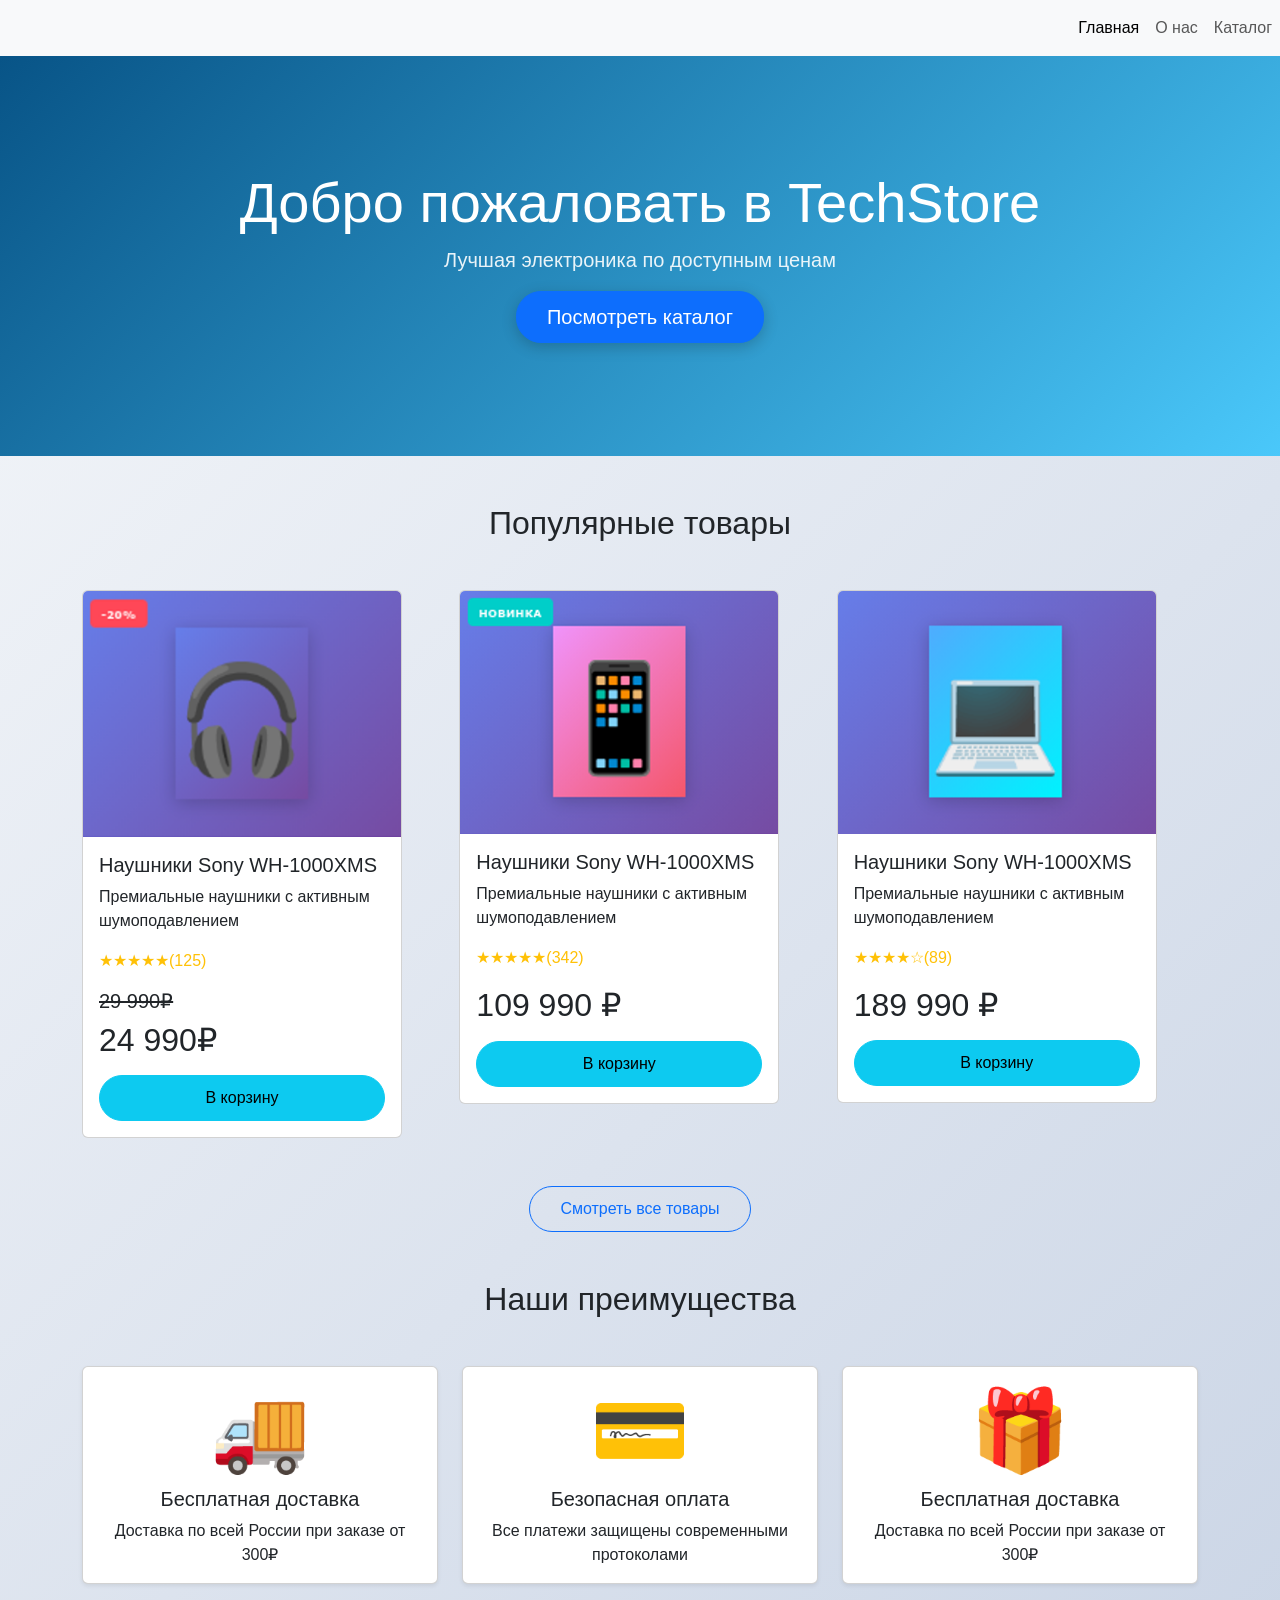
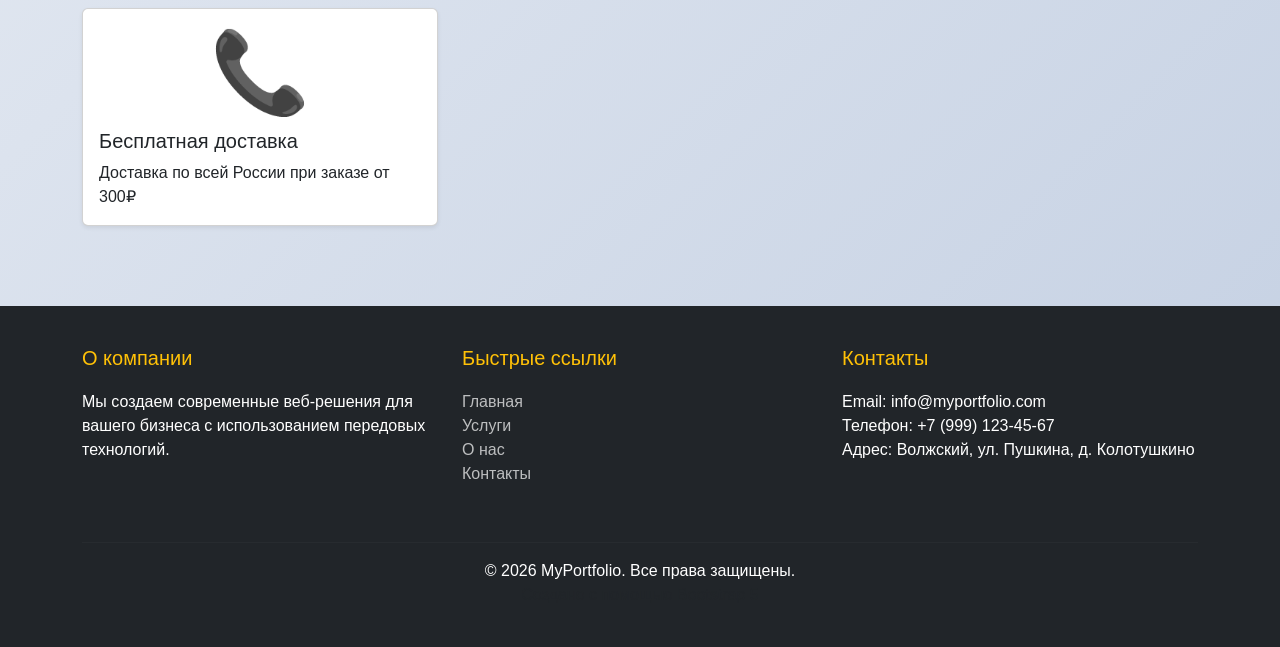
==== index.html @ 6ffd461b "Privet" ====
<!doctype html>
<html lang="ru">
  <head>
    <meta charset="UTF-8" />
    <meta name="viewport" content="width=device-width, initial-scale=1.0" />
    <title>Lab 14-16 - Chaykalak</title>

    <link
      href="https://cdn.jsdelivr.net/npm/bootstrap@5.3.8/dist/css/bootstrap.min.css"
      rel="stylesheet" 
      integrity="sha384-sRIl4kxILFvY47J16cr9ZwB07vP4J8+LH7qKQnuqkuIAvNWLzeN8tE5YBujZqJLB"
      crossorigin="anonymous"
    />

    <link rel="stylesheet" href="style.css" />
  </head>
  <body>

    <script
      src="https://cdn.jsdelivr.net/npm/bootstrap@5.3.8/dist/css/bootstrap.min.css"
      integrity="sha384sRIl4kxILFvY47J16cr9ZwB07vP4J8+LH7qKQnuqkuIAvNWLzeN8tE5YBujZqJLB"
      crossorigin="anonymous"
    ></script>

    <!-- Навигационная панель -->
    <nav class="navbar navbar-expand-lg navbar-light bg-light">
        <!-- Кнопка для мобильного меню -->
        <button
          class="navbar-toggler"
          type="button"
          data-bs-toggle="collapse"
          data-bs-target="#navbarNav"
          aria-controls="navbarNav"
          aria-expanded="false"
          aria-label="Toggle navigation"
        >
          <span class="navbar-toggler-icon"></span>
        </button>
        <!-- Пункты меню -->
        <div class="collapse navbar-collapse" id="navbarNav">
          <ul class="navbar-nav ms-auto">
            <li class="nav-item">
              <a class="nav-link active" href="#home">Главная</a>
            </li>
            <li class="nav-item">
              <a class="nav-link" href="#about">О нас</a>
            </li>
            <li class="nav-item">
              <a class="nav-link" href="#services">Каталог</a>
            </li>
          </ul>
        </div>
      </div>
    </nav>
    <!-- Hero секция -->
    <div class="container-fluid bg-light py-5" id="home">
      <div class="container text-center">
        <h1 class="display-4">Добро пожаловать в TechStore</h1>
        <p class="lead">Лучшая электроника по доступным ценам</p>
        <button class="btn btn-primary btn-lg">Посмотреть каталог</button>
      </div>
    </div>
    

    <!-- Секция с галереей изображений -->
    <div class="container my-5">
      <h2 class="text-center mb-5">Популярные товары</h2>
      <div class="row g-3">
        <div class="col-md-6 col-lg-4">
          <div class="card" style="width: 20rem">
            <img src="img/products/наушники.png" class="card-img-top" alt="..." />
            <div class="card-body">
              
              <h5 class="card-title">Наушники Sony WH-1000XMS</h5>
              <p class="card-text">Премиальные наушники с активным шумоподавлением</p>
              <p class="text-warning">★★★★★(125)</p>
              <h5><s>29 990₽</s></h5><h2>24 990₽<span class="badge text-bg-light"></span></h2>
              <p></p>
              <div class="d-grid gap">
                <button type="button" class="btn btn-info">В корзину</button>
              </div>
            </div>
          </div>
        </div>
        <div class="col-md-6 col-lg-4">
          <div class="card" style="width: 20rem">
            <img src="img/products/телефон.png" class="card-img-top" alt="..." />
            <div class="card-body">
              
              <h5 class="card-title">Наушники Sony WH-1000XMS</h5>
              <p class="card-text">Премиальные наушники с активным шумоподавлением</p>
              <p class="text-warning">★★★★★(342)</p>
              <h2>109 990 ₽<span class="badge text-bg-light"></span></h2>
              <p></p>
              <div class="d-grid gap">
                <button type="button" class="btn btn-info">В корзину</button>
              </div>
            </div>
          </div>
        </div>
        <div class="col-md-6 col-lg-4">
          <div class="card" style="width: 20rem">
            <img src="img/products/комп.png" class="card-img-top" alt="..." />
            <div class="card-body">
              
              <h5 class="card-title">Наушники Sony WH-1000XMS</h5>
              <p class="card-text">Премиальные наушники с активным шумоподавлением</p>
              <p class="text-warning">★★★★☆(89)</p>
              <h2>189 990 ₽<span class="badge text-bg-light"></span></h2>
              <p></p>
              <div class="d-grid gap">
                <button type="button" class="btn btn-info">В корзину</button>
              </div>
            </div>
          </div>
        </div>
      </div>
    </div>
    <div class="text-center">
      <button type="button" class="btn btn-outline-primary">Смотреть все товары</button>
    </div>
        <!-- Секция с карточками -->
    <div class="container my-5" id="services">
      <h2 class="text-center mb-5">Наши преимущества</h2>
      <div class="row g-4">
        <!-- Карточка 1 -->
        <div class="col-12 col-md-6 col-lg-4">
          <div class="card h-100 shadow-sm">
            <div class="card-body">
              <div class="text-center">
                <h1 class="display-1">🚚</h1>
                <h5 class="card-title">Бесплатная доставка</h5>
              <p class="card-text">Доставка по всей России при заказе от 300₽</p>
              </div>
            </div>
          </div>
        </div>
        <!-- Карточка 2 -->
        <div class="col-12 col-md-6 col-lg-4">
          <div class="card h-100 shadow-sm">
            <div class="card-body">
              <div class="text-center">
                <h1 class="display-1">💳</h1>
                <h5 class="card-title">Безопасная оплата</h5>
              <p class="card-text">Все платежи защищены современными протоколами</p>
              </div>
            </div>
          </div>
        </div>
        <!-- Карточка 3 -->
        <div class="col-12 col-md-6 col-lg-4">
          <div class="card h-100 shadow-sm">
            <div class="card-body">
              <div class="text-center">
                <h1 class="display-1">🎁</h1>
                <h5 class="card-title">Бесплатная доставка</h5>
                <p class="card-text">Доставка по всей России при заказе от 300₽</p>
              </div>
            </div>
          </div>
        </div>

        <div class="col-12 col-md-6 col-lg-4">
          <div class="card h-100 shadow-sm">
            <div class="card-body">
              <div class="text-center">
                <h1 class="display-1">📞</h1>
              </div>
              <h5 class="card-title">Бесплатная доставка</h5>
              <p class="card-text">Доставка по всей России при заказе от 300₽</p>
            </div>
          </div>
        </div>
      </div>
    </div>

    <!-- Футер -->
    <footer>
      <div class="container">
        <div class="row">
          <div class="col-md-4 mb-4">
            <h5>О компании</h5>
            <p>Мы создаем современные веб-решения для вашего бизнеса с использованием передовых технологий.</p>
          </div>
          <div class="col-md-4 mb-4">
            <h5>Быстрые ссылки</h5>
            <ul class="list-unstyled">
              <li><a href="#home">Главная</a></li>
              <li><a href="#services">Услуги</a></li>
              <li><a href="#about">О нас</a></li>
              <li><a href="#contact">Контакты</a></li>
            </ul>
          </div>
          <div class="col-md-4 mb-4">
            <h5>Контакты</h5>
            <ul class="list-unstyled">
              <li>Email: info@myportfolio.com</li>
              <li>Телефон: +7 (999) 123-45-67</li>
              <li>Адрес: Волжский, ул. Пушкина, д. Колотушкино</li>
            </ul>
          </div>
        </div>
        <hr style="border-color: rgba(255, 255, 255, 0.1)" />
        <div class="text-center mt-3">
          <p class="mb-0">&copy; 2026 MyPortfolio. Все права защищены.</p>
          <p class="mb-0 text-muted">Создано с помощью Bootstrap 5</p>
        </div>
      </div>
    </footer>
    <script>
      // Валидация формы Bootstrap
      (function () {
        "use strict";
        const form = document.getElementById("contactForm");
        form.addEventListener(
          "submit",
          function (event) {
            if (!form.checkValidity()) {
              event.preventDefault();
              event.stopPropagation();
            } else {
              event.preventDefault();
              alert("Форма успешно отправлена!");
              form.reset();
              form.classList.remove("was-validated");
            }
            form.classList.add("was-validated");
          },
          false,
        );
      })();
    </script>
  </body>
</html>
---- style.css ----
.card {
  transition: transform 0.3s ease;
}

.card:hover {
  transform: scale(1.05);
}
/* Общие стили */
body {
  font-family: "Segoe UI", Tahoma, Geneva, Verdana, sans-serif;
}
/* Кастомные цвета для навбара */
.navbar-brand {
  font-weight: bold;
  font-size: 1.5rem;
  letter-spacing: 1px;
}
.navbar-dark .navbar-nav .nav-link:hover {
  color: #ffc107 !important;
  transition: color 0.3s ease;
}
/* Улучшение Hero-секции */
#home {
  background: linear-gradient(135deg, #085487 0%, #4ac8fa 100%);
  color: white;
  min-height: 400px;
  display: flex;
  align-items: center;
}
#home h1 {
  color: white;
}
#home .lead {
  color: rgba(255, 255, 255, 0.9);
}
#home .btn {
  box-shadow: 0 4px 15px rgba(0, 0, 0, 0.2);
  transition: transform 0.3s ease;
}
#home .btn:hover {
  transform: translateY(-3px);
  box-shadow: 0 6px 20px rgba(0, 0, 0, 0.3);
}
/* Анимация для карточек */
.card {
  transition:
    transform 0.3s ease,
    box-shadow 0.3s ease;
}
.card:hover {
  transform: translateY(-10px);
  box-shadow: 0 10px 30px rgba(0, 0, 0, 0.15) !important;
}
/* Стилизация кнопок */
.btn {
  border-radius: 25px;
  padding: 10px 30px;
  font-weight: 500;
  transition: all 0.3s ease;
}
/* Улучшение формы */
.form-control:focus {
  border-color: #667eea;
  box-shadow: 0 0 0 0.2rem rgba(102, 126, 234, 0.25);
}
/* Анимация для бейджей */
.badge {
  padding: 8px 15px;
  font-size: 0.9rem;
  font-weight: 500;
  transition: transform 0.2s ease;
}
.badge:hover {
  transform: scale(1.1);
  cursor: pointer;
}
/* Стилизация прогресс-баров */
.progress {
  height: 25px;
  border-radius: 15px;
  background-color: #e9ecef;
}
.progress-bar {
  border-radius: 15px;
  font-weight: bold;
  line-height: 25px;
}
/* Улучшение аккордеона */
.accordion-button:not(.collapsed) {
  background-color: #667eea;
  color: white;
}
.accordion-button:focus {
  box-shadow: none;
  border-color: #667eea;
}
/* Футер */
footer {
  background-color: #212529;
  color: white;
  padding: 40px 0;
  margin-top: 80px;
}
footer h5 {
  color: #ffc107;
  margin-bottom: 20px;
}
footer a {
  color: rgba(255, 255, 255, 0.7);
  text-decoration: none;
  transition: color 0.3s ease;
}
footer a:hover {
  color: #ffc107;
}
/* Адаптивность */
@media (max-width: 768px) {
  #home {
    min-height: 300px;
  }
  #home h1 {
    font-size: 2rem;
  }
  .card {
    margin-bottom: 20px;
  }
}

/* ВРЕМЕННАЯ ШКАЛА */
.timeline {
    position: relative;
padding: 20px 0;
}
/* Центральная линия */
.timeline::before {
  content: "";
  position: absolute;
  left: 50%;
  transform: translateX(-50%);
  width: 4px;
  height: 100%;
  background: linear-gradient(180deg, #4ea6bc 0%, #62d5f9 100%);
  border-radius: 2px;
}
/* Контейнер события */
.timeline-item {
  position: relative;
  margin-bottom: 50px;
  width: 50%;
  padding-right: 40px;
  text-align: right;
  .TODO {
    margin-left: 50%;
  }
}
/* Левые элементы */
.timeline-item-left {
  margin-left: 0 !important;
  padding-right: 0;
  padding-left: 40px;
  text-align: left;
}
/* Круглые точки на линии */
.timeline-item::before {
  content: "";
  position: absolute;
  right: -8px;
  top: 0;
  width: 16px;
  height: 16px;
  background: white;
  border: 4px solid #667eea;
  border-radius: 50%;
  z-index: 1;
  .TODO {
    transition: transform 0.3s ease;
  }
}
/* Точки для левых элементов */
.timeline-item-left::before {
  right: auto;
  left: -8px;
}
/* Увеличение точки при наведении */
.timeline-item:hover::before {
  transform: scale(1.5);
  background: #667eea;
}
/* Карточка с контентом */
.timeline-content {
  background: white;
  padding: 20px 25px;
  border-radius: 10px;
  box-shadow: 0 3px 15px rgba(0, 0, 0, 0.1);
  transition: all 0.3s ease;
}
.timeline-content:hover {
  .TODO {
    transform: translateY(-5px);
    box-shadow: 0 8px 25px rgba(0, 0, 0, 0.15);
  }
}
.timeline-content h5 {
  color: #333;
  margin-bottom: 10px;
  font-weight: 600;
}
.timeline-content .badge {
  font-size: 0.85rem;
  padding: 5px 12px;
}
/* Мобильная версия */
@media (max-width: 768px) {
  /* Линия слева */
  .timeline::before {
    left: 20px;
  }
  /* Все элементы слева */
  .timeline-item,
  .timeline-item-left {
    width: 100%;
    margin-left: 0 !important;
    padding-left: 60px;
    padding-right: 0;
    text-align: left;
  }
  /* Точки слева */
  .timeline-item::before,
  .timeline-item-left::before {
    left: 12px;
    right: auto;
  }
}

body {
  background: linear-gradient(135deg, #f5f7fa 0%, #c3cfe2 100%);
  min-height: 100vh;
}
.timeline-content {
  background: rgba(255, 255, 255, 0.95);
  backdrop-filter: blur(10px);
}
@keyframes pulse {
  0%,
  100% {
    box-shadow: 0 0 0 0 rgba(102, 126, 234, 0.7);
  }
  50% {
    box-shadow: 0 0 0 10px rgba(102, 126, 234, 0);
  }
}
.timeline-item::before {
  animation: pulse 2s infinite;
}
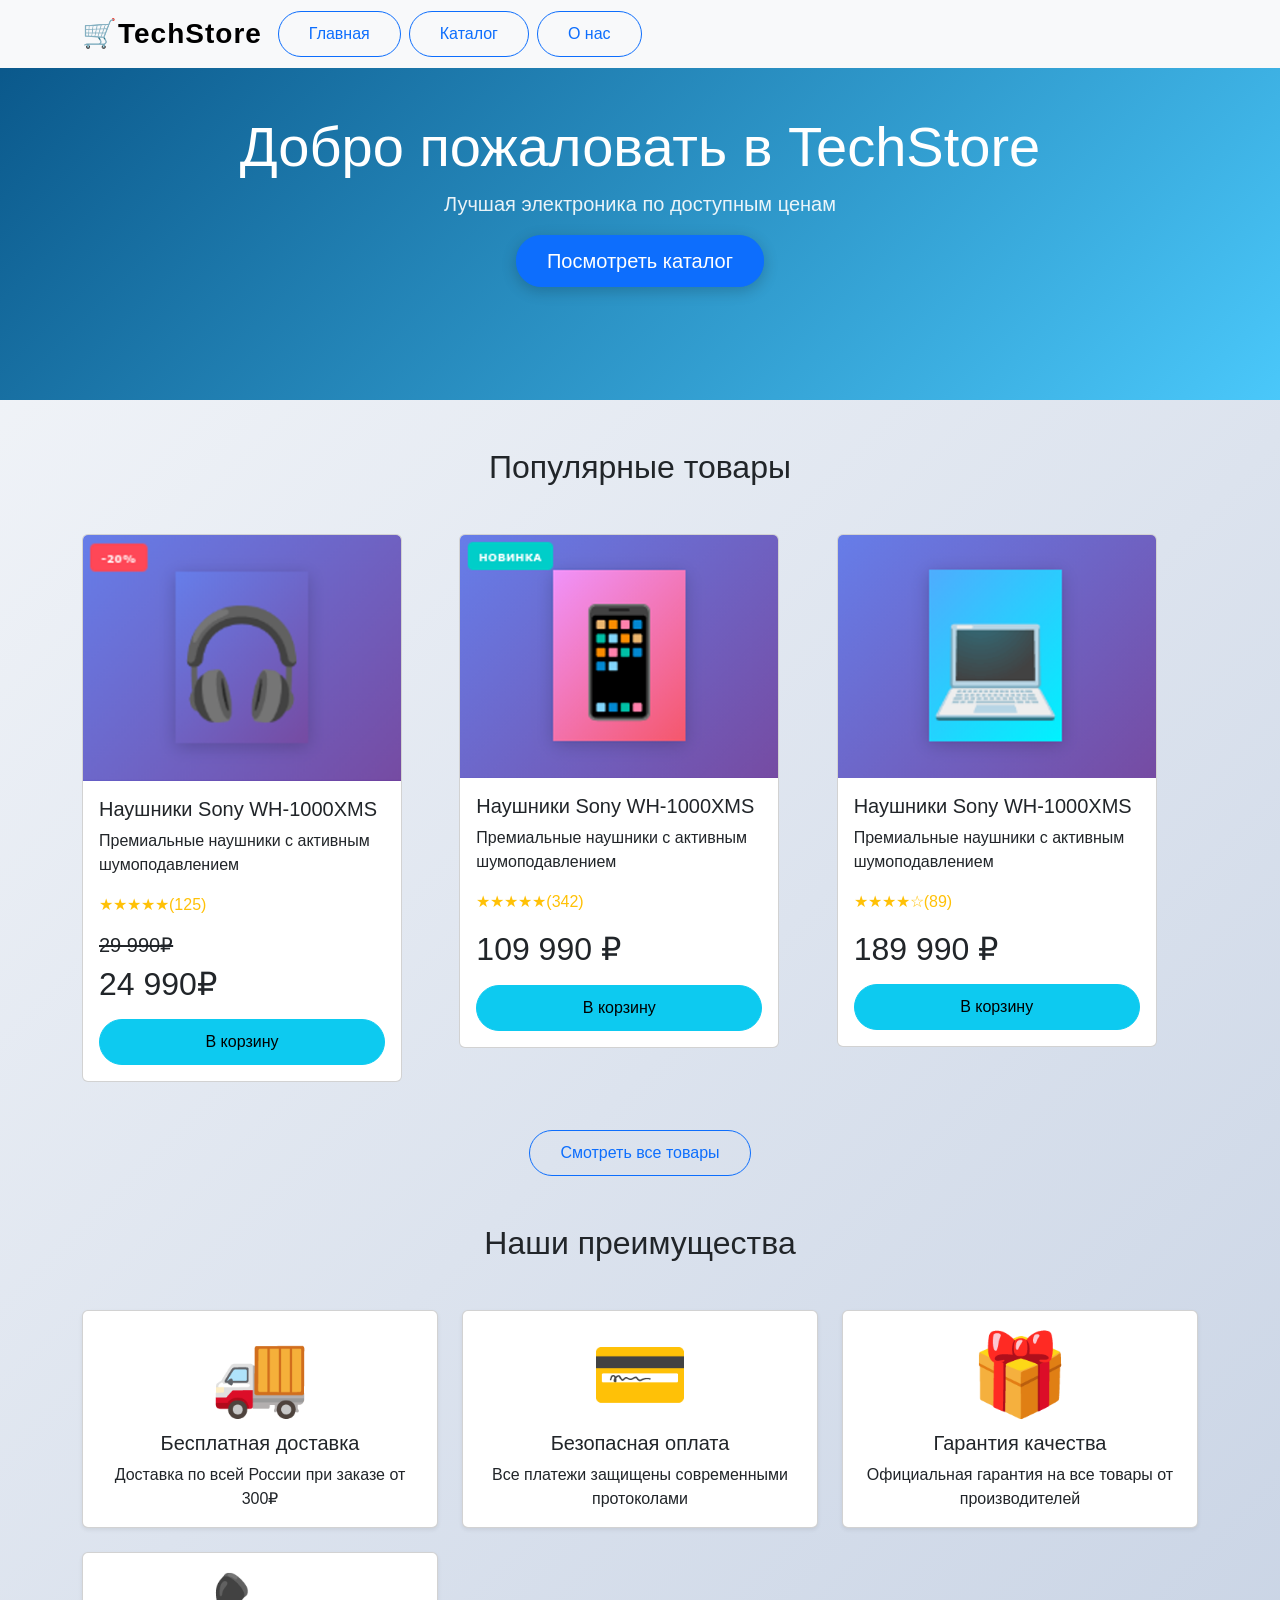
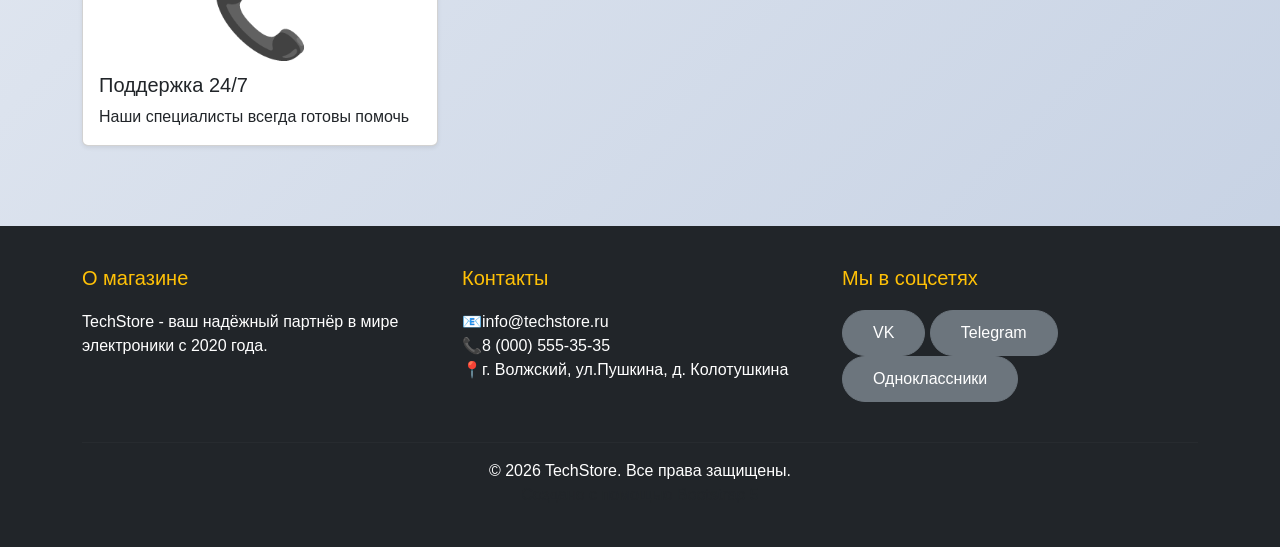
==== commit 6fd39463: "We have created the initial structure" ====
--- a/index.html
+++ b/index.html
@@ -23,34 +23,31 @@
     ></script>
 
     <!-- Навигационная панель -->
-    <nav class="navbar navbar-expand-lg navbar-light bg-light">
-        <!-- Кнопка для мобильного меню -->
-        <button
-          class="navbar-toggler"
-          type="button"
-          data-bs-toggle="collapse"
-          data-bs-target="#navbarNav"
-          aria-controls="navbarNav"
-          aria-expanded="false"
-          aria-label="Toggle navigation"
-        >
-          <span class="navbar-toggler-icon"></span>
-        </button>
-        <!-- Пункты меню -->
-        <div class="collapse navbar-collapse" id="navbarNav">
-          <ul class="navbar-nav ms-auto">
-            <li class="nav-item">
-              <a class="nav-link active" href="#home">Главная</a>
-            </li>
-            <li class="nav-item">
-              <a class="nav-link" href="#about">О нас</a>
-            </li>
-            <li class="nav-item">
-              <a class="nav-link" href="#services">Каталог</a>
-            </li>
-          </ul>
-        </div>
-      </div>
+    <nav class="navbar navbar-expand-lg navbar-light bg-light fixed-top">
+        <div class="container">
+            <!-- Логотип / Название магазина (ведёт на главную секцию) -->
+            <a class="navbar-brand fs-3 fw-bold" href="#home">🛒TechStore</a>
+            
+            <!-- Кнопка для мобильной версии -->
+            <button class="navbar-toggler" type="button" data-bs-toggle="collapse" data-bs-target="#navbarNav">
+                <span class="navbar-toggler-icon"></span>
+            </button>
+            
+            <!-- Ссылки меню -->
+            <div class="collapse navbar-collapse" id="navbarNav">
+                <ul class="navbar-nav">
+                    <li class="nav-item">
+                        <a class="btn btn-outline-primary me-2" href="#home" role="button">Главная</a>
+                    </li>
+                    <li class="nav-item">
+                        <a class="btn btn-outline-primary me-2" href="#catalog" role="button">Каталог</a>
+                    </li>
+                    <li class="nav-item">
+                        <a class="btn btn-outline-primary" href="#about" role="button">О нас</a>
+                    </li>
+                </ul>
+            </div>
+        </div>
     </nav>
     <!-- Hero секция -->
     <div class="container-fluid bg-light py-5" id="home">
@@ -63,7 +60,7 @@
     
 
     <!-- Секция с галереей изображений -->
-    <div class="container my-5">
+    <div class="container my-5" id="catalog">
       <h2 class="text-center mb-5">Популярные товары</h2>
       <div class="row g-3">
         <div class="col-md-6 col-lg-4">
@@ -153,8 +150,8 @@
             <div class="card-body">
               <div class="text-center">
                 <h1 class="display-1">🎁</h1>
-                <h5 class="card-title">Бесплатная доставка</h5>
-                <p class="card-text">Доставка по всей России при заказе от 300₽</p>
+                <h5 class="card-title">Гарантия качества</h5>
+                <p class="card-text">Официальная гарантия на все товары от производителей</p>
               </div>
             </div>
           </div>
@@ -166,8 +163,8 @@
               <div class="text-center">
                 <h1 class="display-1">📞</h1>
               </div>
-              <h5 class="card-title">Бесплатная доставка</h5>
-              <p class="card-text">Доставка по всей России при заказе от 300₽</p>
+              <h5 class="card-title">Поддержка 24/7</h5>
+              <p class="card-text">Наши специалисты всегда готовы помочь</p>
             </div>
           </div>
         </div>
@@ -175,34 +172,31 @@
     </div>
 
     <!-- Футер -->
-    <footer>
+    <footer id="about">
       <div class="container">
         <div class="row">
           <div class="col-md-4 mb-4">
-            <h5>О компании</h5>
-            <p>Мы создаем современные веб-решения для вашего бизнеса с использованием передовых технологий.</p>
-          </div>
-          <div class="col-md-4 mb-4">
-            <h5>Быстрые ссылки</h5>
-            <ul class="list-unstyled">
-              <li><a href="#home">Главная</a></li>
-              <li><a href="#services">Услуги</a></li>
-              <li><a href="#about">О нас</a></li>
-              <li><a href="#contact">Контакты</a></li>
-            </ul>
+            <h5>О магазине</h5>
+            <p>TechStore - ваш надёжный партнёр в мире электроники с 2020 года.</p>
           </div>
           <div class="col-md-4 mb-4">
             <h5>Контакты</h5>
             <ul class="list-unstyled">
-              <li>Email: info@myportfolio.com</li>
-              <li>Телефон: +7 (999) 123-45-67</li>
-              <li>Адрес: Волжский, ул. Пушкина, д. Колотушкино</li>
+              <li>📧info@techstore.ru</li>
+              <li>📞8 (000) 555-35-35</li>
+              <li>📍г. Волжский, ул.Пушкина, д. Колотушкина</li>
             </ul>
+          </div>
+          <div class="col-md-4 mb-4">
+            <h5>Мы в соцсетях</h5>
+              <button type="button" class="btn btn-secondary">VK</button>
+              <button type="button" class="btn btn-secondary">Telegram</button>
+              <button type="button" class="btn btn-secondary">Одноклассники</button>
           </div>
         </div>
         <hr style="border-color: rgba(255, 255, 255, 0.1)" />
         <div class="text-center mt-3">
-          <p class="mb-0">&copy; 2026 MyPortfolio. Все права защищены.</p>
+          <p class="mb-0">&copy; 2026 TechStore. Все права защищены.</p>
           <p class="mb-0 text-muted">Создано с помощью Bootstrap 5</p>
         </div>
       </div>
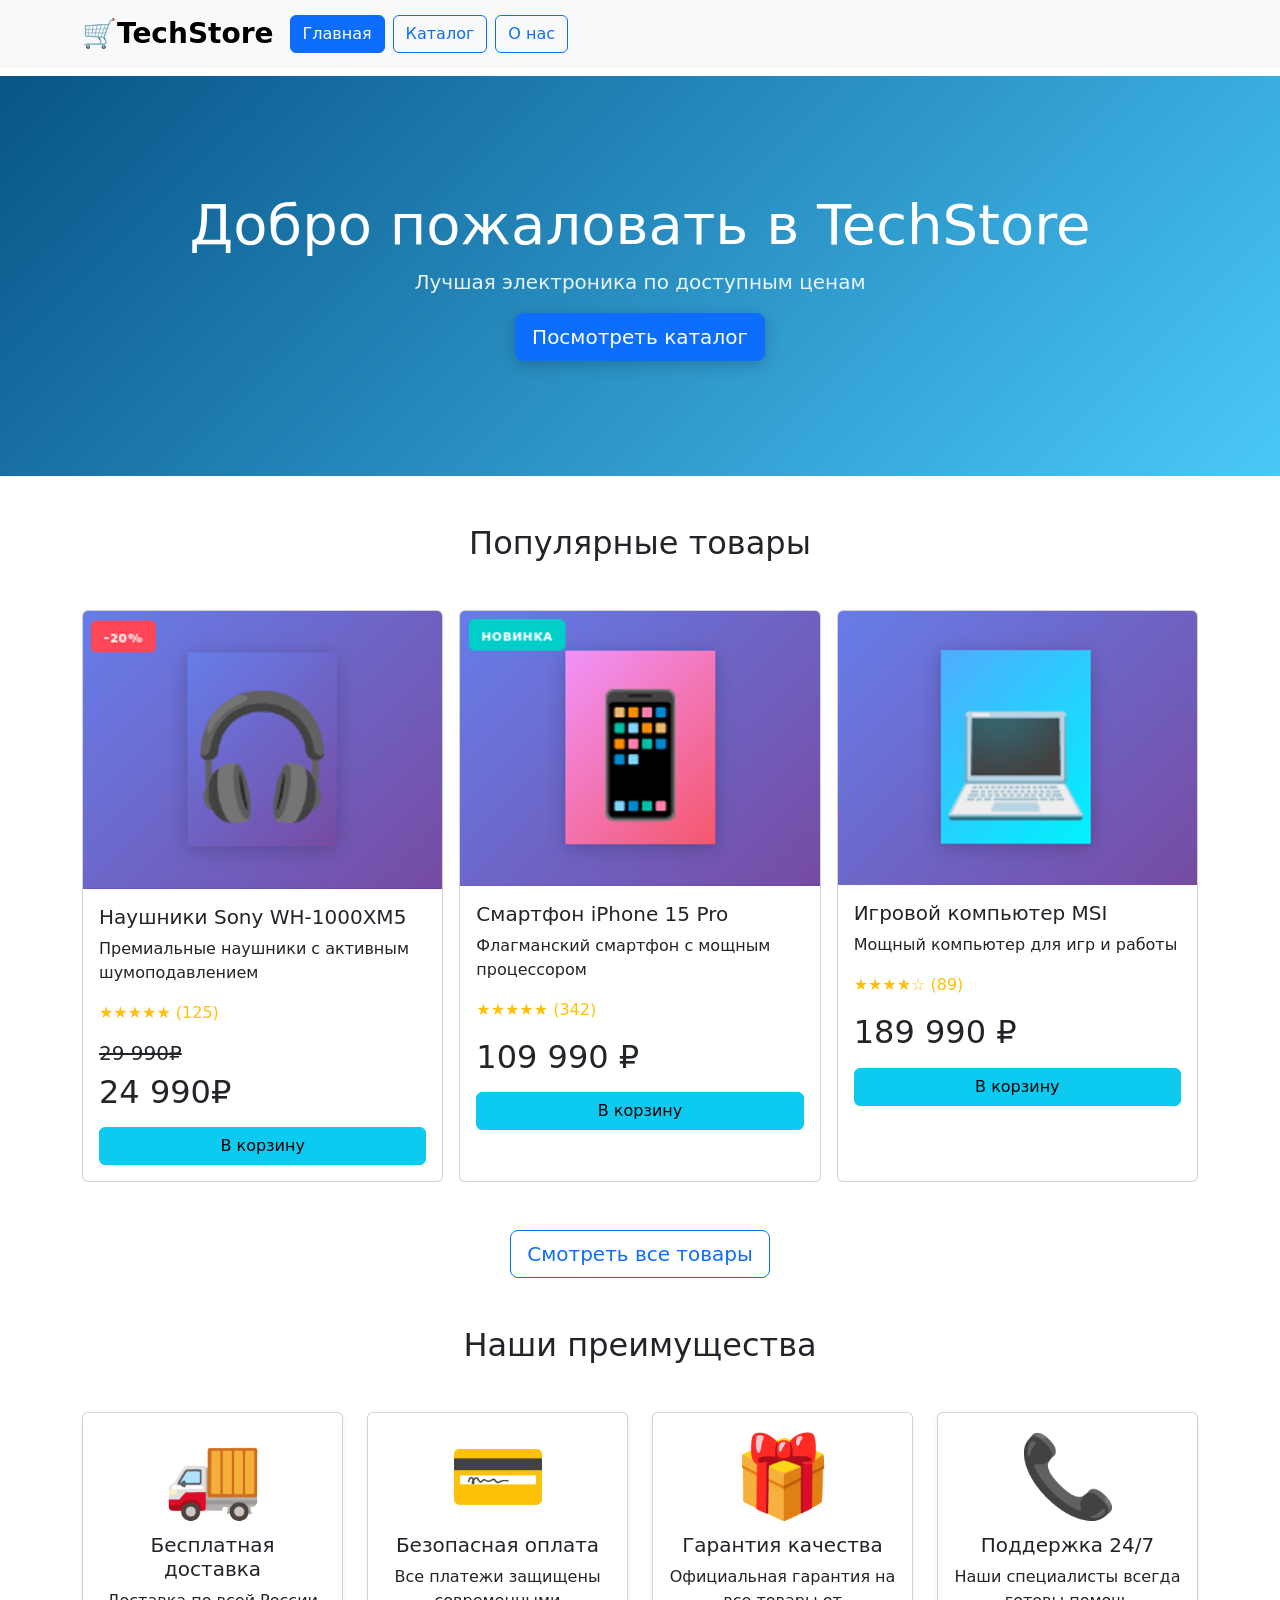
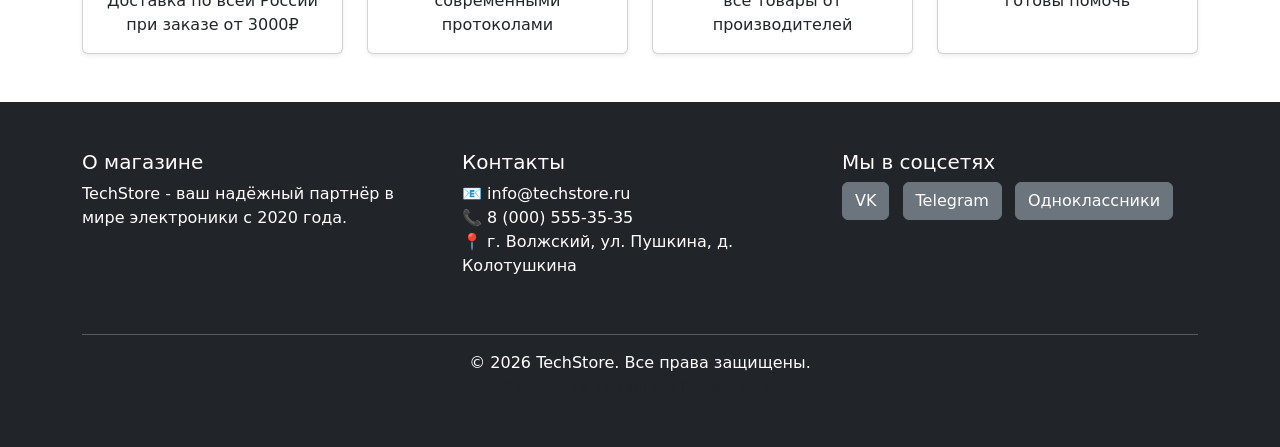
==== commit 6252e50d: "d" ====
--- a/index.html
+++ b/index.html
@@ -1,228 +1,200 @@
 <!doctype html>
 <html lang="ru">
-  <head>
-    <meta charset="UTF-8" />
-    <meta name="viewport" content="width=device-width, initial-scale=1.0" />
+<head>
+    <meta charset="UTF-8"/>
+    <meta name="viewport" content="width=device-width, initial-scale=1.0"/>
     <title>Lab 14-16 - Chaykalak</title>
-
+    
     <link
-      href="https://cdn.jsdelivr.net/npm/bootstrap@5.3.8/dist/css/bootstrap.min.css"
-      rel="stylesheet" 
-      integrity="sha384-sRIl4kxILFvY47J16cr9ZwB07vP4J8+LH7qKQnuqkuIAvNWLzeN8tE5YBujZqJLB"
-      crossorigin="anonymous"
+        href="https://cdn.jsdelivr.net/npm/bootstrap@5.3.8/dist/css/bootstrap.min.css"
+        rel="stylesheet"
+        integrity="sha384-sRIl4kxILFvY47J16cr9ZwB07vP4J8+LH7qKQnuqkuIAvNWLzeN8tE5YBujZqJLB"
+        crossorigin="anonymous"
     />
-
-    <link rel="stylesheet" href="style.css" />
-  </head>
-  <body>
-
-    <script
-      src="https://cdn.jsdelivr.net/npm/bootstrap@5.3.8/dist/css/bootstrap.min.css"
-      integrity="sha384sRIl4kxILFvY47J16cr9ZwB07vP4J8+LH7qKQnuqkuIAvNWLzeN8tE5YBujZqJLB"
-      crossorigin="anonymous"
-    ></script>
-
-    <!-- Навигационная панель -->
-    <nav class="navbar navbar-expand-lg navbar-light bg-light fixed-top">
-        <div class="container">
-            <!-- Логотип / Название магазина (ведёт на главную секцию) -->
-            <a class="navbar-brand fs-3 fw-bold" href="#home">🛒TechStore</a>
-            
-            <!-- Кнопка для мобильной версии -->
-            <button class="navbar-toggler" type="button" data-bs-toggle="collapse" data-bs-target="#navbarNav">
-                <span class="navbar-toggler-icon"></span>
-            </button>
-            
-            <!-- Ссылки меню -->
-            <div class="collapse navbar-collapse" id="navbarNav">
-                <ul class="navbar-nav">
-                    <li class="nav-item">
-                        <a class="btn btn-outline-primary me-2" href="#home" role="button">Главная</a>
-                    </li>
-                    <li class="nav-item">
-                        <a class="btn btn-outline-primary me-2" href="#catalog" role="button">Каталог</a>
-                    </li>
-                    <li class="nav-item">
-                        <a class="btn btn-outline-primary" href="#about" role="button">О нас</a>
-                    </li>
-                </ul>
-            </div>
-        </div>
-    </nav>
-    <!-- Hero секция -->
-    <div class="container-fluid bg-light py-5" id="home">
-      <div class="container text-center">
+    
+    <link rel="stylesheet" href="style.css"/>
+</head>
+<body>
+
+<!-- Навигационная панель -->
+<nav class="navbar navbar-expand-lg navbar-light bg-light fixed-top">
+    <div class="container">
+        <a class="navbar-brand fs-3 fw-bold" href="index.html">🛒TechStore</a>
+        
+        <button class="navbar-toggler" type="button" data-bs-toggle="collapse" data-bs-target="#navbarNav">
+            <span class="navbar-toggler-icon"></span>
+        </button>
+        
+        <div class="collapse navbar-collapse" id="navbarNav">
+            <ul class="navbar-nav">
+                <li class="nav-item">
+                    <a class="btn btn-primary me-2" href="index.html" role="button">Главная</a>
+                </li>
+                <li class="nav-item">
+                    <a class="btn btn-outline-primary me-2" href="catalog.html" role="button">Каталог</a>
+                </li>
+                <li class="nav-item">
+                    <a class="btn btn-outline-primary" href="about.html" role="button">О нас</a>
+                </li>
+            </ul>
+        </div>
+    </div>
+</nav>
+
+<!-- Отступ для фиксированной шапки -->
+<div style="height: 76px;"></div>
+
+<!-- Hero секция -->
+<div class="container-fluid py-5" id="home">
+    <div class="container text-center">
         <h1 class="display-4">Добро пожаловать в TechStore</h1>
         <p class="lead">Лучшая электроника по доступным ценам</p>
-        <button class="btn btn-primary btn-lg">Посмотреть каталог</button>
-      </div>
-    </div>
-    
-
-    <!-- Секция с галереей изображений -->
-    <div class="container my-5" id="catalog">
-      <h2 class="text-center mb-5">Популярные товары</h2>
-      <div class="row g-3">
+        <a href="catalog.html" class="btn btn-primary btn-lg">Посмотреть каталог</a>
+    </div>
+</div>
+
+<!-- Секция с популярными товарами -->
+<div class="container my-5">
+    <h2 class="text-center mb-5">Популярные товары</h2>
+    <div class="row g-3">
+        <!-- Товар 1: Наушники -->
         <div class="col-md-6 col-lg-4">
-          <div class="card" style="width: 20rem">
-            <img src="img/products/наушники.png" class="card-img-top" alt="..." />
-            <div class="card-body">
-              
-              <h5 class="card-title">Наушники Sony WH-1000XMS</h5>
-              <p class="card-text">Премиальные наушники с активным шумоподавлением</p>
-              <p class="text-warning">★★★★★(125)</p>
-              <h5><s>29 990₽</s></h5><h2>24 990₽<span class="badge text-bg-light"></span></h2>
-              <p></p>
-              <div class="d-grid gap">
-                <button type="button" class="btn btn-info">В корзину</button>
-              </div>
-            </div>
-          </div>
-        </div>
+            <div class="card h-100">
+                <img src="img/products/наушники.png" class="card-img-top" alt="Наушники Sony"/>
+                <div class="card-body">
+                    <h5 class="card-title">Наушники Sony WH-1000XM5</h5>
+                    <p class="card-text">Премиальные наушники с активным шумоподавлением</p>
+                    <p class="text-warning">★★★★★ (125)</p>
+                    <h5><s>29 990₽</s></h5>
+                    <h2>24 990₽</h2>
+                    <div class="d-grid gap-2 mt-3">
+                        <button type="button" class="btn btn-info">В корзину</button>
+                    </div>
+                </div>
+            </div>
+        </div>
+        
+        <!-- Товар 2: Телефон -->
         <div class="col-md-6 col-lg-4">
-          <div class="card" style="width: 20rem">
-            <img src="img/products/телефон.png" class="card-img-top" alt="..." />
-            <div class="card-body">
-              
-              <h5 class="card-title">Наушники Sony WH-1000XMS</h5>
-              <p class="card-text">Премиальные наушники с активным шумоподавлением</p>
-              <p class="text-warning">★★★★★(342)</p>
-              <h2>109 990 ₽<span class="badge text-bg-light"></span></h2>
-              <p></p>
-              <div class="d-grid gap">
-                <button type="button" class="btn btn-info">В корзину</button>
-              </div>
-            </div>
-          </div>
-        </div>
+            <div class="card h-100">
+                <img src="img/products/телефон.png" class="card-img-top" alt="Смартфон"/>
+                <div class="card-body">
+                    <h5 class="card-title">Смартфон iPhone 15 Pro</h5>
+                    <p class="card-text">Флагманский смартфон с мощным процессором</p>
+                    <p class="text-warning">★★★★★ (342)</p>
+                    <h2>109 990 ₽</h2>
+                    <div class="d-grid gap-2 mt-3">
+                        <button type="button" class="btn btn-info">В корзину</button>
+                    </div>
+                </div>
+            </div>
+        </div>
+        
+        <!-- Товар 3: Компьютер -->
         <div class="col-md-6 col-lg-4">
-          <div class="card" style="width: 20rem">
-            <img src="img/products/комп.png" class="card-img-top" alt="..." />
-            <div class="card-body">
-              
-              <h5 class="card-title">Наушники Sony WH-1000XMS</h5>
-              <p class="card-text">Премиальные наушники с активным шумоподавлением</p>
-              <p class="text-warning">★★★★☆(89)</p>
-              <h2>189 990 ₽<span class="badge text-bg-light"></span></h2>
-              <p></p>
-              <div class="d-grid gap">
-                <button type="button" class="btn btn-info">В корзину</button>
-              </div>
-            </div>
-          </div>
-        </div>
-      </div>
-    </div>
-    <div class="text-center">
-      <button type="button" class="btn btn-outline-primary">Смотреть все товары</button>
-    </div>
-        <!-- Секция с карточками -->
-    <div class="container my-5" id="services">
-      <h2 class="text-center mb-5">Наши преимущества</h2>
-      <div class="row g-4">
-        <!-- Карточка 1 -->
-        <div class="col-12 col-md-6 col-lg-4">
-          <div class="card h-100 shadow-sm">
-            <div class="card-body">
-              <div class="text-center">
-                <h1 class="display-1">🚚</h1>
-                <h5 class="card-title">Бесплатная доставка</h5>
-              <p class="card-text">Доставка по всей России при заказе от 300₽</p>
-              </div>
-            </div>
-          </div>
-        </div>
-        <!-- Карточка 2 -->
-        <div class="col-12 col-md-6 col-lg-4">
-          <div class="card h-100 shadow-sm">
-            <div class="card-body">
-              <div class="text-center">
-                <h1 class="display-1">💳</h1>
-                <h5 class="card-title">Безопасная оплата</h5>
-              <p class="card-text">Все платежи защищены современными протоколами</p>
-              </div>
-            </div>
-          </div>
-        </div>
-        <!-- Карточка 3 -->
-        <div class="col-12 col-md-6 col-lg-4">
-          <div class="card h-100 shadow-sm">
-            <div class="card-body">
-              <div class="text-center">
-                <h1 class="display-1">🎁</h1>
-                <h5 class="card-title">Гарантия качества</h5>
-                <p class="card-text">Официальная гарантия на все товары от производителей</p>
-              </div>
-            </div>
-          </div>
-        </div>
-
-        <div class="col-12 col-md-6 col-lg-4">
-          <div class="card h-100 shadow-sm">
-            <div class="card-body">
-              <div class="text-center">
-                <h1 class="display-1">📞</h1>
-              </div>
-              <h5 class="card-title">Поддержка 24/7</h5>
-              <p class="card-text">Наши специалисты всегда готовы помочь</p>
-            </div>
-          </div>
-        </div>
-      </div>
-    </div>
-
-    <!-- Футер -->
-    <footer id="about">
-      <div class="container">
+            <div class="card h-100">
+                <img src="img/products/комп.png" class="card-img-top" alt="Игровой компьютер"/>
+                <div class="card-body">
+                    <h5 class="card-title">Игровой компьютер MSI</h5>
+                    <p class="card-text">Мощный компьютер для игр и работы</p>
+                    <p class="text-warning">★★★★☆ (89)</p>
+                    <h2>189 990 ₽</h2>
+                    <div class="d-grid gap-2 mt-3">
+                        <button type="button" class="btn btn-info">В корзину</button>
+                    </div>
+                </div>
+            </div>
+        </div>
+    </div>
+</div>
+
+<!-- Кнопка "Смотреть все товары" -->
+<div class="text-center mb-5">
+    <a href="catalog.html" class="btn btn-outline-primary btn-lg">Смотреть все товары</a>
+</div>
+
+<!-- Секция с карточками преимуществ -->
+<div class="container my-5">
+    <h2 class="text-center mb-5">Наши преимущества</h2>
+    <div class="row g-4">
+        <div class="col-12 col-md-6 col-lg-3">
+            <div class="card h-100 shadow-sm">
+                <div class="card-body text-center">
+                    <h1 class="display-1">🚚</h1>
+                    <h5 class="card-title">Бесплатная доставка</h5>
+                    <p class="card-text">Доставка по всей России при заказе от 3000₽</p>
+                </div>
+            </div>
+        </div>
+        
+        <div class="col-12 col-md-6 col-lg-3">
+            <div class="card h-100 shadow-sm">
+                <div class="card-body text-center">
+                    <h1 class="display-1">💳</h1>
+                    <h5 class="card-title">Безопасная оплата</h5>
+                    <p class="card-text">Все платежи защищены современными протоколами</p>
+                </div>
+            </div>
+        </div>
+        
+        <div class="col-12 col-md-6 col-lg-3">
+            <div class="card h-100 shadow-sm">
+                <div class="card-body text-center">
+                    <h1 class="display-1">🎁</h1>
+                    <h5 class="card-title">Гарантия качества</h5>
+                    <p class="card-text">Официальная гарантия на все товары от производителей</p>
+                </div>
+            </div>
+        </div>
+        
+        <div class="col-12 col-md-6 col-lg-3">
+            <div class="card h-100 shadow-sm">
+                <div class="card-body text-center">
+                    <h1 class="display-1">📞</h1>
+                    <h5 class="card-title">Поддержка 24/7</h5>
+                    <p class="card-text">Наши специалисты всегда готовы помочь</p>
+                </div>
+            </div>
+        </div>
+    </div>
+</div>
+
+<!-- Футер -->
+<footer class="bg-dark text-white py-5 mt-5">
+    <div class="container">
         <div class="row">
-          <div class="col-md-4 mb-4">
-            <h5>О магазине</h5>
-            <p>TechStore - ваш надёжный партнёр в мире электроники с 2020 года.</p>
-          </div>
-          <div class="col-md-4 mb-4">
-            <h5>Контакты</h5>
-            <ul class="list-unstyled">
-              <li>📧info@techstore.ru</li>
-              <li>📞8 (000) 555-35-35</li>
-              <li>📍г. Волжский, ул.Пушкина, д. Колотушкина</li>
-            </ul>
-          </div>
-          <div class="col-md-4 mb-4">
-            <h5>Мы в соцсетях</h5>
-              <button type="button" class="btn btn-secondary">VK</button>
-              <button type="button" class="btn btn-secondary">Telegram</button>
-              <button type="button" class="btn btn-secondary">Одноклассники</button>
-          </div>
-        </div>
-        <hr style="border-color: rgba(255, 255, 255, 0.1)" />
+            <div class="col-md-4 mb-4">
+                <h5>О магазине</h5>
+                <p>TechStore - ваш надёжный партнёр в мире электроники с 2020 года.</p>
+            </div>
+            <div class="col-md-4 mb-4">
+                <h5>Контакты</h5>
+                <ul class="list-unstyled">
+                    <li>📧 info@techstore.ru</li>
+                    <li>📞 8 (000) 555-35-35</li>
+                    <li>📍 г. Волжский, ул. Пушкина, д. Колотушкина</li>
+                </ul>
+            </div>
+            <div class="col-md-4 mb-4">
+                <h5>Мы в соцсетях</h5>
+                <button type="button" class="btn btn-secondary me-2">VK</button>
+                <button type="button" class="btn btn-secondary me-2">Telegram</button>
+                <button type="button" class="btn btn-secondary">Одноклассники</button>
+            </div>
+        </div>
+        <hr class="bg-secondary"/>
         <div class="text-center mt-3">
-          <p class="mb-0">&copy; 2026 TechStore. Все права защищены.</p>
-          <p class="mb-0 text-muted">Создано с помощью Bootstrap 5</p>
-        </div>
-      </div>
-    </footer>
-    <script>
-      // Валидация формы Bootstrap
-      (function () {
-        "use strict";
-        const form = document.getElementById("contactForm");
-        form.addEventListener(
-          "submit",
-          function (event) {
-            if (!form.checkValidity()) {
-              event.preventDefault();
-              event.stopPropagation();
-            } else {
-              event.preventDefault();
-              alert("Форма успешно отправлена!");
-              form.reset();
-              form.classList.remove("was-validated");
-            }
-            form.classList.add("was-validated");
-          },
-          false,
-        );
-      })();
-    </script>
-  </body>
+            <p class="mb-0">&copy; 2026 TechStore. Все права защищены.</p>
+            <p class="mb-0 text-muted">Создано с помощью Bootstrap 5</p>
+        </div>
+    </div>
+</footer>
+
+<script
+    src="https://cdn.jsdelivr.net/npm/bootstrap@5.3.8/dist/js/bootstrap.bundle.min.js"
+    integrity="sha384-sRIl4kxILFvY47J16cr9ZwB07vP4J8+LH7qKQnuqkuIAvNWLzeN8tE5YBujZqJLB"
+    crossorigin="anonymous">
+</script>
+</body>
+
 </html>
--- a/style.css
+++ b/style.css
@@ -1,25 +1,4 @@
-.card {
-  transition: transform 0.3s ease;
-}
 
-.card:hover {
-  transform: scale(1.05);
-}
-/* Общие стили */
-body {
-  font-family: "Segoe UI", Tahoma, Geneva, Verdana, sans-serif;
-}
-/* Кастомные цвета для навбара */
-.navbar-brand {
-  font-weight: bold;
-  font-size: 1.5rem;
-  letter-spacing: 1px;
-}
-.navbar-dark .navbar-nav .nav-link:hover {
-  color: #ffc107 !important;
-  transition: color 0.3s ease;
-}
-/* Улучшение Hero-секции */
 #home {
   background: linear-gradient(135deg, #085487 0%, #4ac8fa 100%);
   color: white;
@@ -41,214 +20,7 @@
   transform: translateY(-3px);
   box-shadow: 0 6px 20px rgba(0, 0, 0, 0.3);
 }
-/* Анимация для карточек */
-.card {
-  transition:
-    transform 0.3s ease,
-    box-shadow 0.3s ease;
-}
-.card:hover {
-  transform: translateY(-10px);
-  box-shadow: 0 10px 30px rgba(0, 0, 0, 0.15) !important;
-}
-/* Стилизация кнопок */
-.btn {
-  border-radius: 25px;
-  padding: 10px 30px;
-  font-weight: 500;
-  transition: all 0.3s ease;
-}
-/* Улучшение формы */
-.form-control:focus {
-  border-color: #667eea;
-  box-shadow: 0 0 0 0.2rem rgba(102, 126, 234, 0.25);
-}
-/* Анимация для бейджей */
-.badge {
-  padding: 8px 15px;
-  font-size: 0.9rem;
-  font-weight: 500;
-  transition: transform 0.2s ease;
-}
-.badge:hover {
-  transform: scale(1.1);
-  cursor: pointer;
-}
-/* Стилизация прогресс-баров */
-.progress {
-  height: 25px;
-  border-radius: 15px;
-  background-color: #e9ecef;
-}
-.progress-bar {
-  border-radius: 15px;
-  font-weight: bold;
-  line-height: 25px;
-}
-/* Улучшение аккордеона */
-.accordion-button:not(.collapsed) {
-  background-color: #667eea;
-  color: white;
-}
-.accordion-button:focus {
-  box-shadow: none;
-  border-color: #667eea;
-}
-/* Футер */
-footer {
-  background-color: #212529;
-  color: white;
-  padding: 40px 0;
-  margin-top: 80px;
-}
-footer h5 {
-  color: #ffc107;
-  margin-bottom: 20px;
-}
-footer a {
-  color: rgba(255, 255, 255, 0.7);
-  text-decoration: none;
-  transition: color 0.3s ease;
-}
-footer a:hover {
-  color: #ffc107;
-}
-/* Адаптивность */
-@media (max-width: 768px) {
-  #home {
-    min-height: 300px;
-  }
-  #home h1 {
-    font-size: 2rem;
-  }
-  .card {
-    margin-bottom: 20px;
-  }
-}
-
-/* ВРЕМЕННАЯ ШКАЛА */
-.timeline {
-    position: relative;
-padding: 20px 0;
-}
-/* Центральная линия */
-.timeline::before {
-  content: "";
-  position: absolute;
-  left: 50%;
-  transform: translateX(-50%);
-  width: 4px;
-  height: 100%;
-  background: linear-gradient(180deg, #4ea6bc 0%, #62d5f9 100%);
-  border-radius: 2px;
-}
-/* Контейнер события */
-.timeline-item {
-  position: relative;
-  margin-bottom: 50px;
-  width: 50%;
-  padding-right: 40px;
-  text-align: right;
-  .TODO {
-    margin-left: 50%;
-  }
-}
-/* Левые элементы */
-.timeline-item-left {
-  margin-left: 0 !important;
-  padding-right: 0;
-  padding-left: 40px;
-  text-align: left;
-}
-/* Круглые точки на линии */
-.timeline-item::before {
-  content: "";
-  position: absolute;
-  right: -8px;
-  top: 0;
-  width: 16px;
-  height: 16px;
-  background: white;
-  border: 4px solid #667eea;
-  border-radius: 50%;
-  z-index: 1;
-  .TODO {
-    transition: transform 0.3s ease;
-  }
-}
-/* Точки для левых элементов */
-.timeline-item-left::before {
-  right: auto;
-  left: -8px;
-}
-/* Увеличение точки при наведении */
-.timeline-item:hover::before {
-  transform: scale(1.5);
-  background: #667eea;
-}
-/* Карточка с контентом */
-.timeline-content {
-  background: white;
-  padding: 20px 25px;
-  border-radius: 10px;
-  box-shadow: 0 3px 15px rgba(0, 0, 0, 0.1);
-  transition: all 0.3s ease;
-}
-.timeline-content:hover {
-  .TODO {
-    transform: translateY(-5px);
-    box-shadow: 0 8px 25px rgba(0, 0, 0, 0.15);
-  }
-}
-.timeline-content h5 {
-  color: #333;
-  margin-bottom: 10px;
-  font-weight: 600;
-}
-.timeline-content .badge {
-  font-size: 0.85rem;
-  padding: 5px 12px;
-}
-/* Мобильная версия */
-@media (max-width: 768px) {
-  /* Линия слева */
-  .timeline::before {
-    left: 20px;
-  }
-  /* Все элементы слева */
-  .timeline-item,
-  .timeline-item-left {
-    width: 100%;
-    margin-left: 0 !important;
-    padding-left: 60px;
-    padding-right: 0;
-    text-align: left;
-  }
-  /* Точки слева */
-  .timeline-item::before,
-  .timeline-item-left::before {
-    left: 12px;
-    right: auto;
-  }
-}
-
-body {
-  background: linear-gradient(135deg, #f5f7fa 0%, #c3cfe2 100%);
-  min-height: 100vh;
-}
-.timeline-content {
-  background: rgba(255, 255, 255, 0.95);
-  backdrop-filter: blur(10px);
-}
-@keyframes pulse {
-  0%,
-  100% {
-    box-shadow: 0 0 0 0 rgba(102, 126, 234, 0.7);
-  }
-  50% {
-    box-shadow: 0 0 0 10px rgba(102, 126, 234, 0);
-  }
-}
-.timeline-item::before {
-  animation: pulse 2s infinite;
-}
+.hero-about {
+    background-color: #f8f9fa;
+    min-height: auto;
+}
